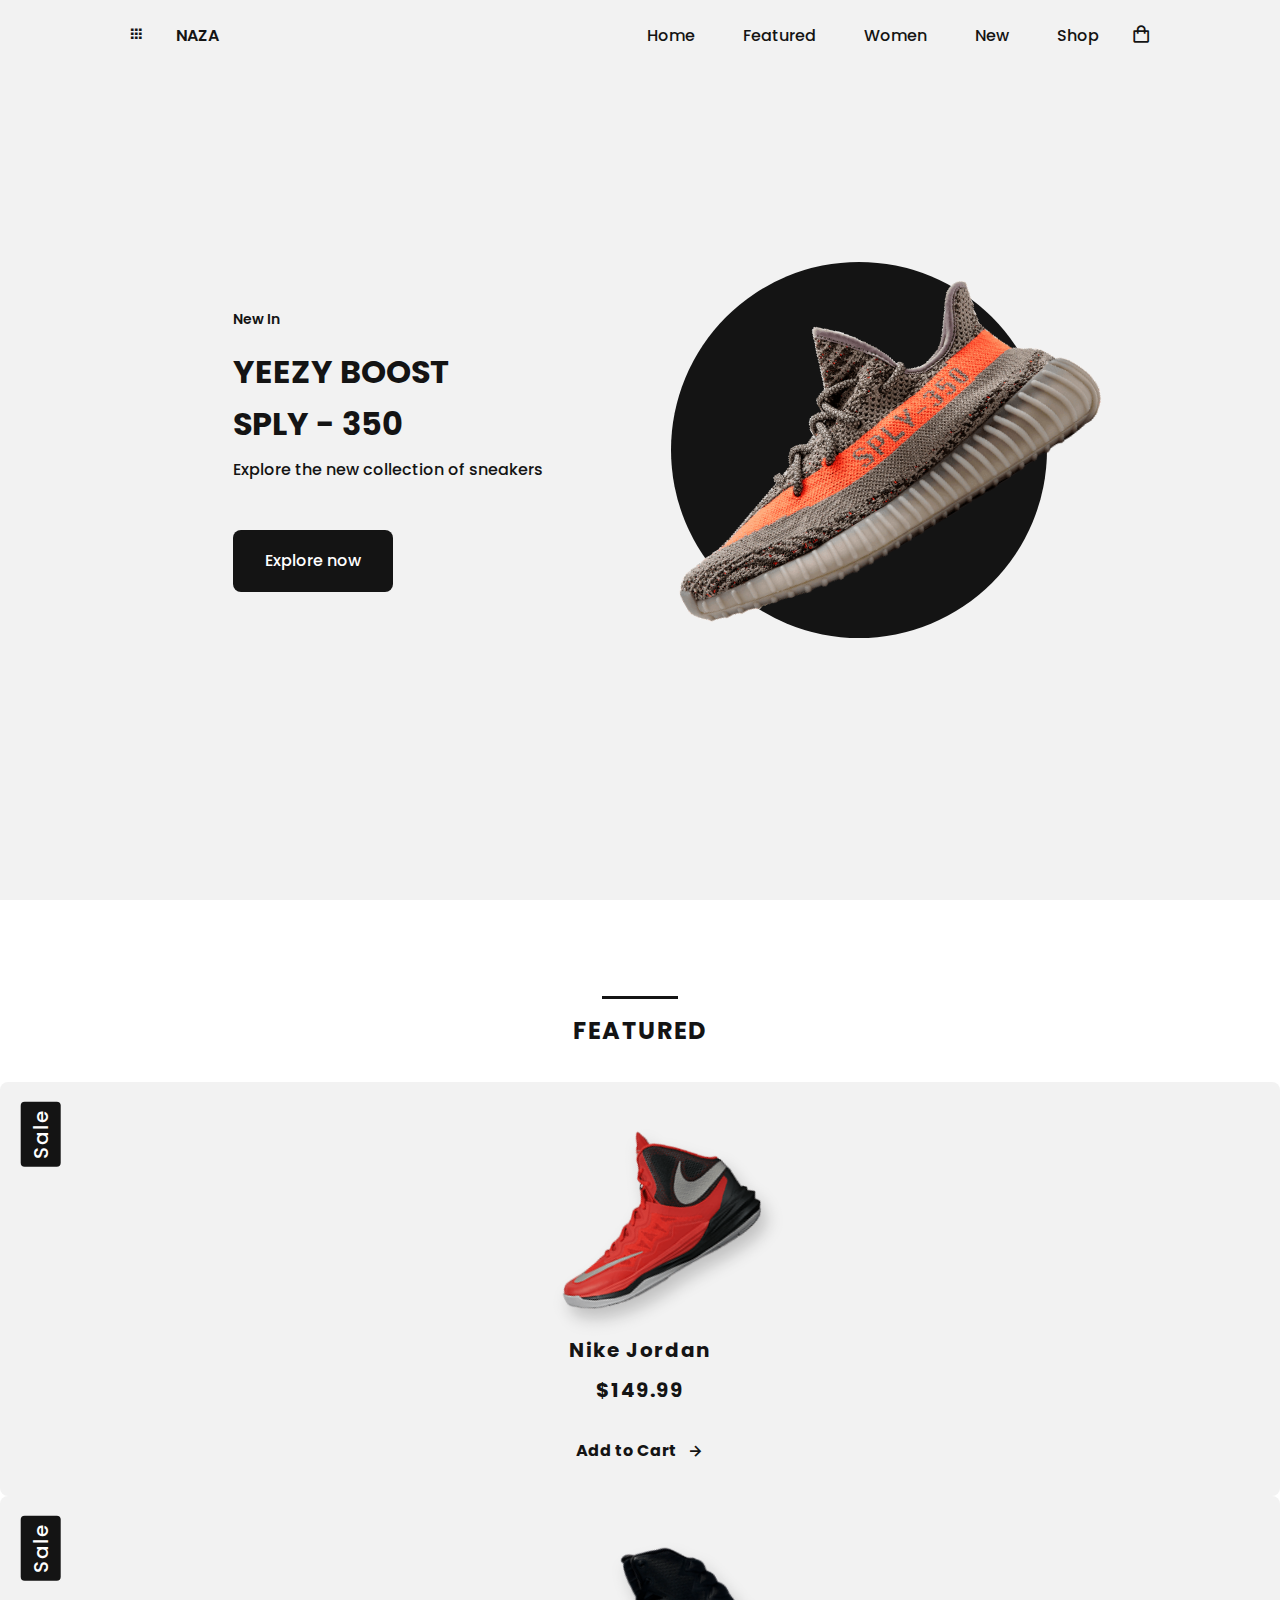
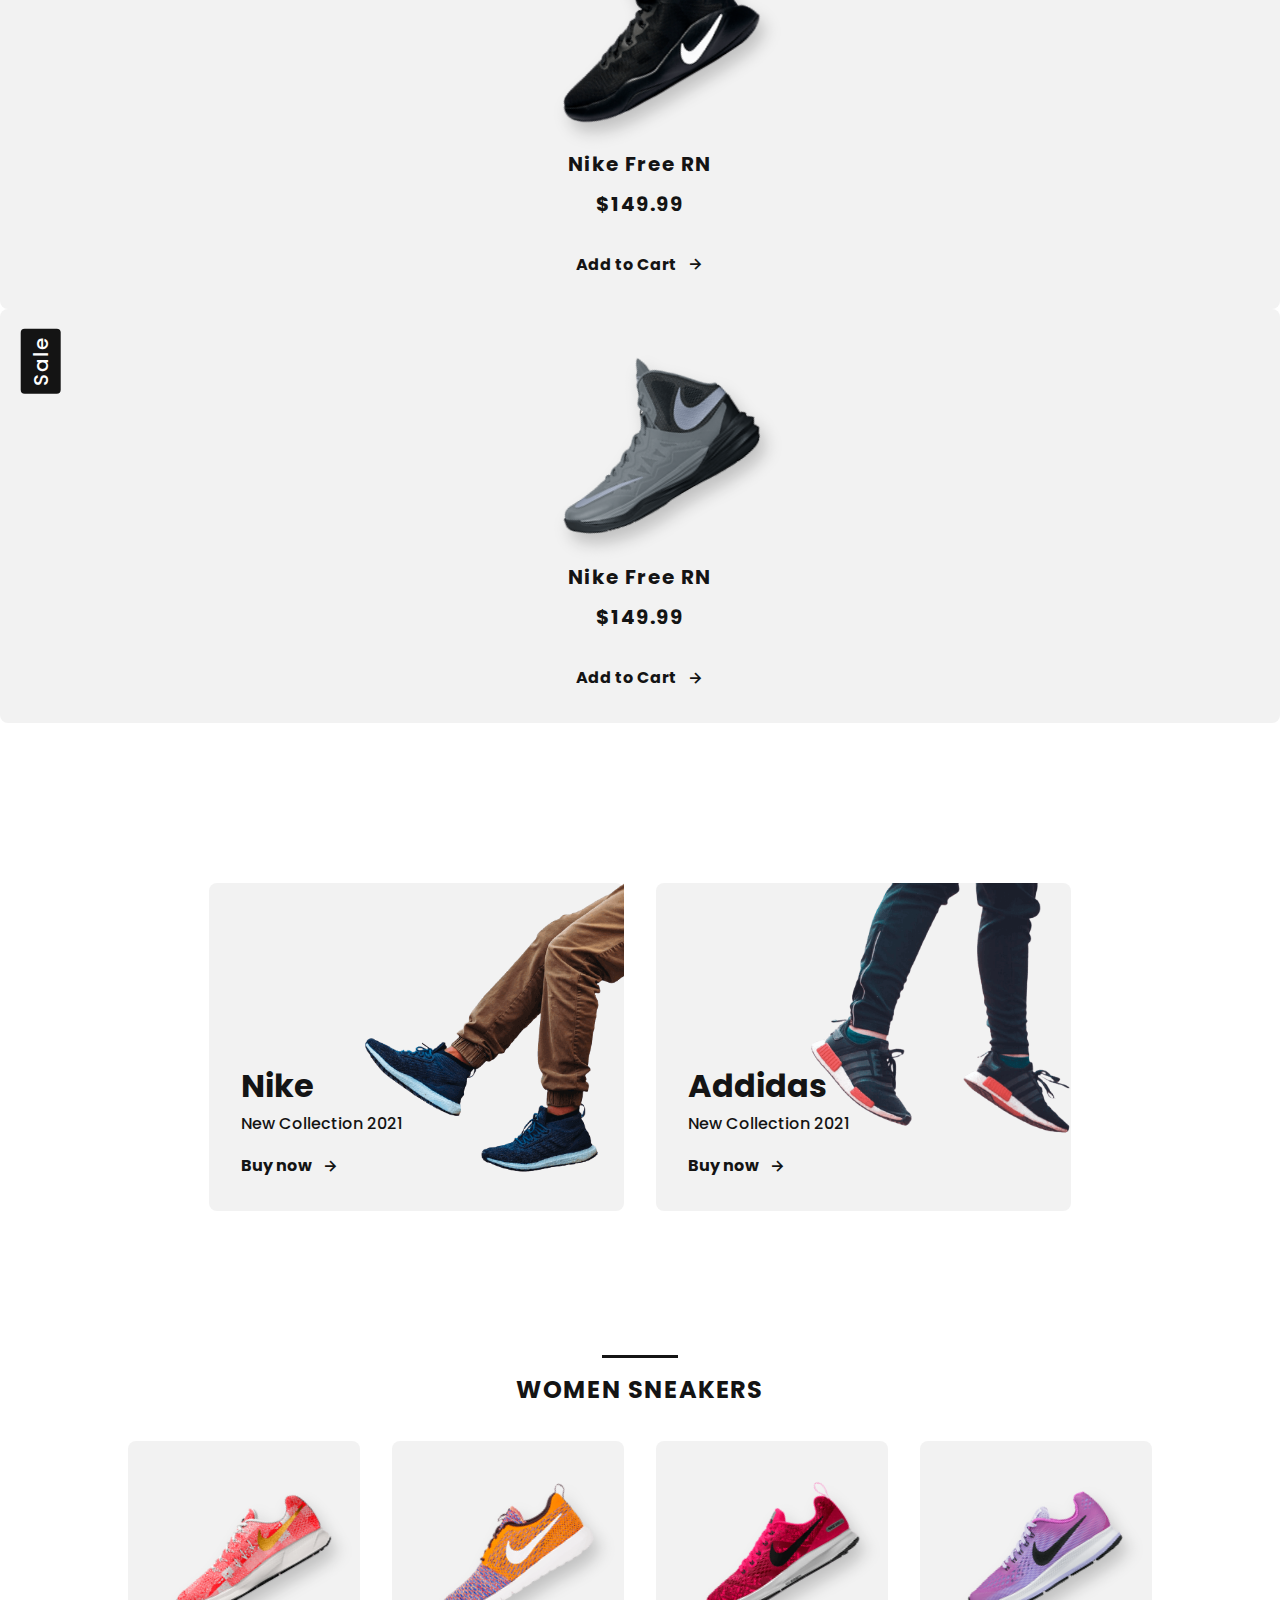
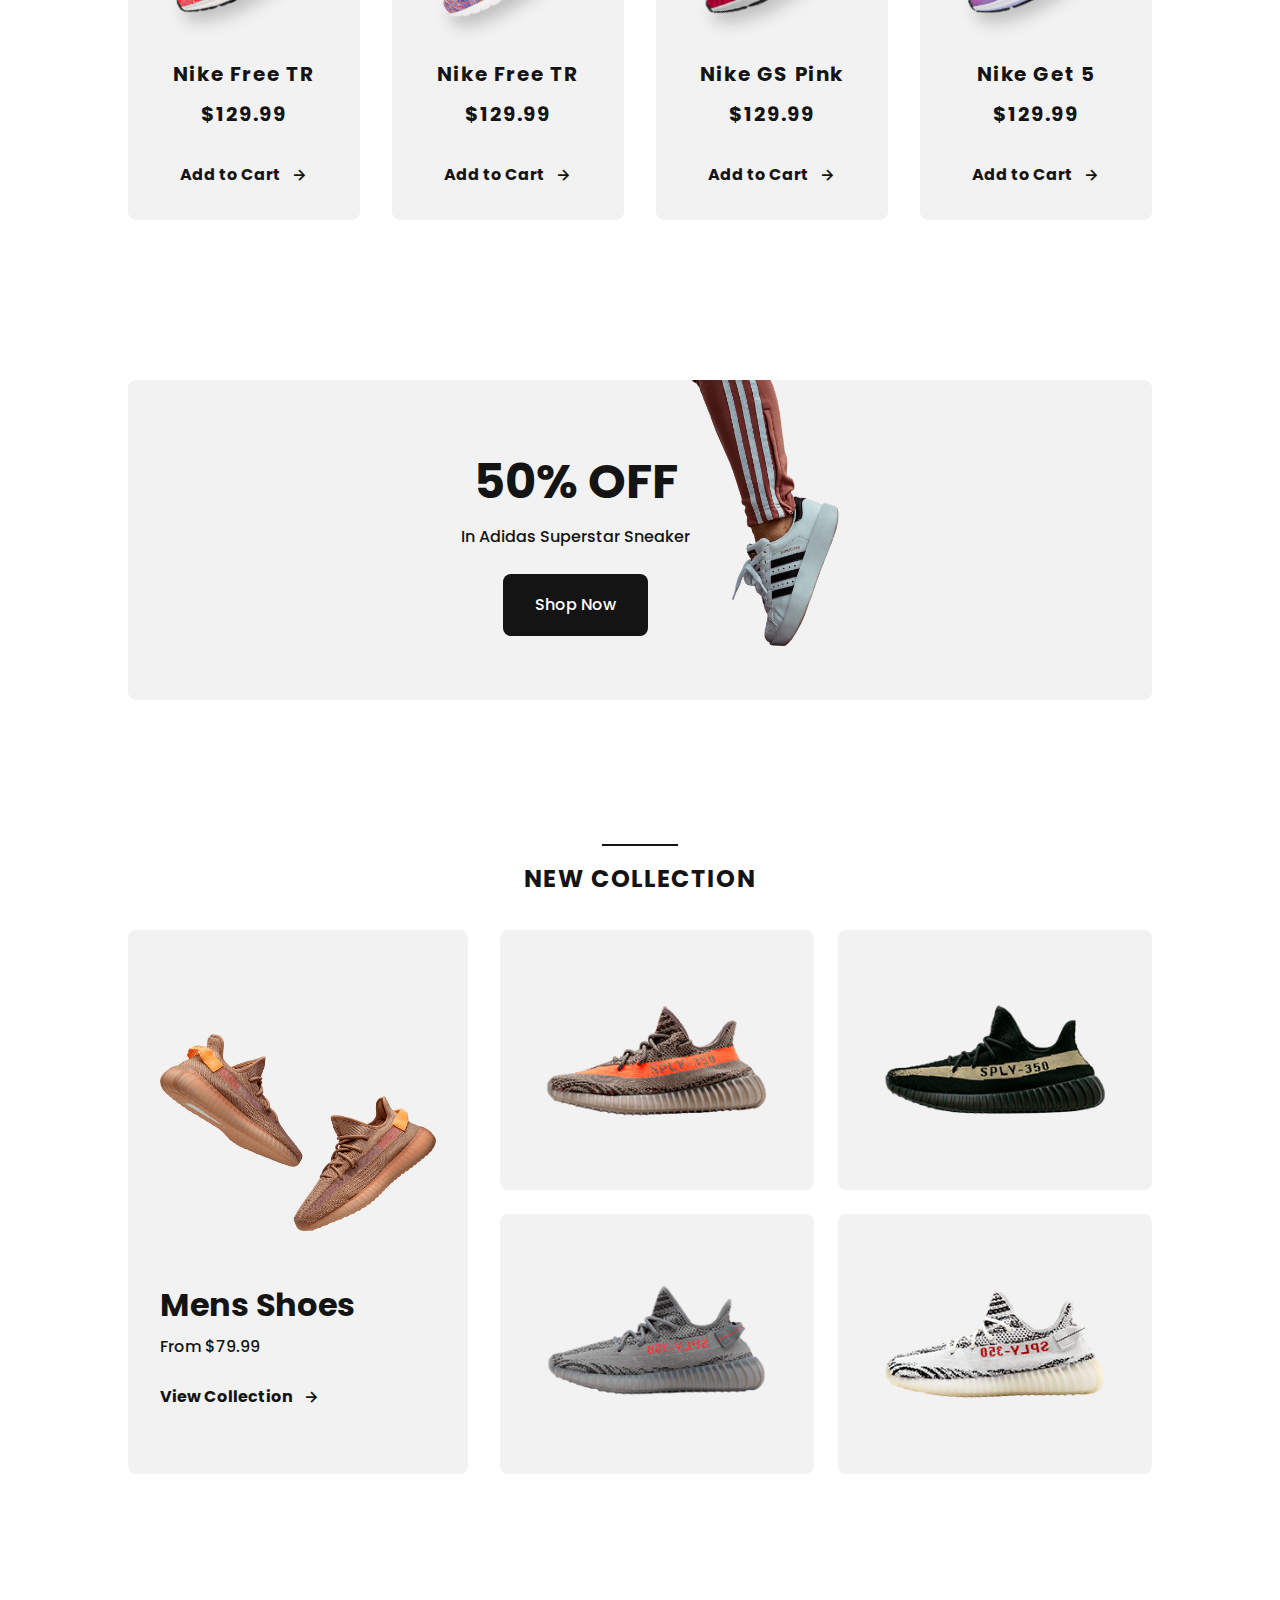
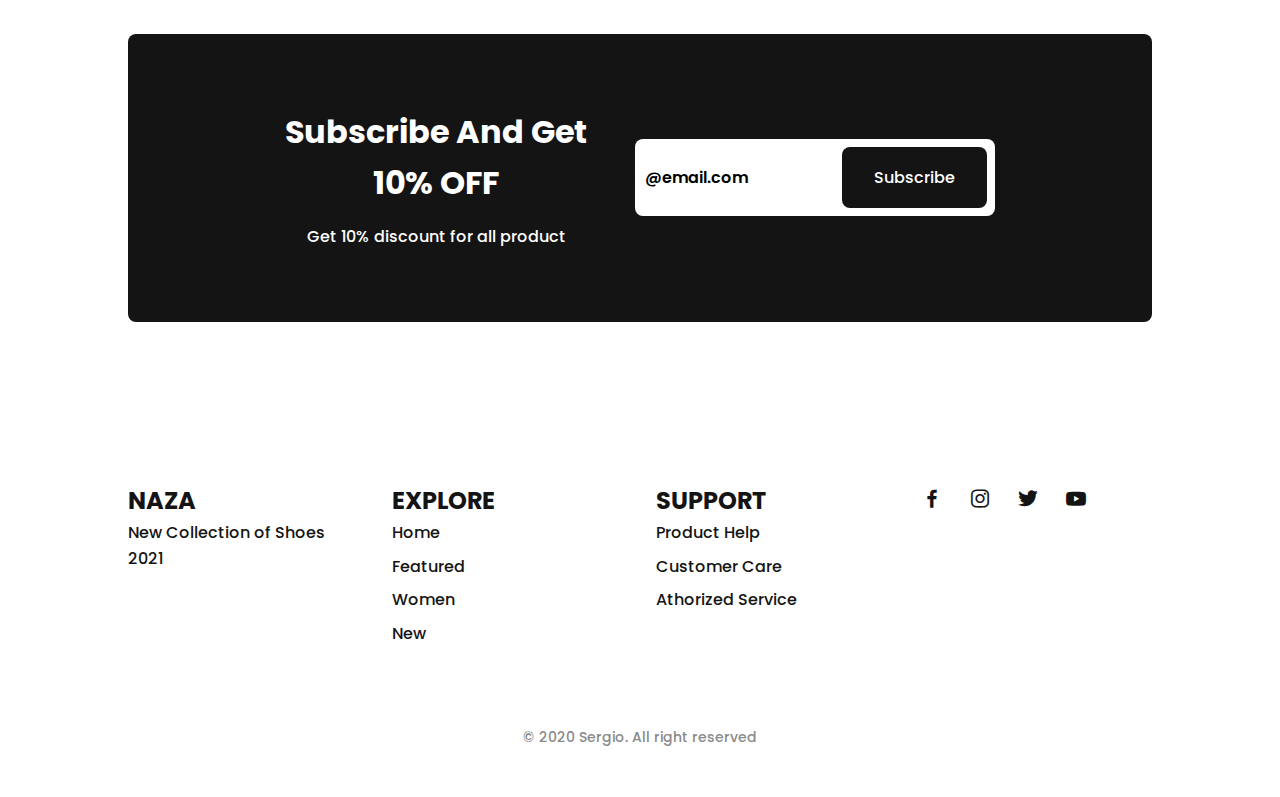
==== index.html @ 83d0ae7c "Add files via upload" ====
<!DOCTYPE html>
<html lang="en">
    <head>
        <meta charset="UTF-8">
        <meta name="viewport" content="width=device-width, initial-scale=1.0">

        <!-- ===== CSS ===== -->
        <link rel="stylesheet" href="assets/css/styles.css">

        <!-- ===== BOX ICONS ===== -->
        <link href='https://unpkg.com/boxicons@2.0.9/css/boxicons.min.css' rel='stylesheet'>

        <title>Sneakers</title>
    </head>
    <body>

        <!--===== HEADER =====-->
        <header class="l-header" id="header">
           <nav class="nav bd-grid">
               <div class="nav_toggke" id="nav-toggle">
                <i class='bx bxs-grid'></i>
               </div>

               <a href="#" class="nav_logo">NAZA</a>

               <div class="nav_menu" id="nav-menu">
                   <ul class="nav_list">
                       <li class="nav_item"><a href="#home" class="nav_link active">Home</a></li>
                       <li class="nav_item"><a href="#featured" class="nav_link">Featured</a></li>
                       <li class="nav_item"><a href="#women" class="nav_link">Women</a></li>
                       <li class="nav_item"><a href="#new" class="nav_link">New</a></li>
                       <li class="nav_item"><a href="./shop.html" class="nav_link">Shop</a></li>
                   </ul>
               </div>

               <div class="nav_shop">
                <i class='bx bx-shopping-bag' ></i>
               </div>
           </nav>
        </header>

        <main class="l-main">
            <!--===== HOME =====-->
            <section class="home" id="home">
                <div class="home_container bd-grid">
                    <div class="home_sneaker">
                        <div class="home_shape"></div>
                        <img src="assets/img/imghome.png" alt="" class="home_img">     
                    </div>

                    <div class="home_data">
                        <span class="home_new">New In</span>
                        <h1 class="home_title">YEEZY BOOST <br> SPLY - 350</h1>
                        <p class="home_description">Explore the new collection of sneakers</p>
                        <a href="#" class="button">Explore now</a>
                    </div>
                </div>
            </section>

            <!--===== FEATURED =====-->
            <section class="featured section" id="featured">
                <h2 class="section-title">FEATURED</h2>

                <div class="featured_container" id="bd-grid">
                    <article class="sneaker">
                        <div class="sneaker_sale">Sale</div>
                        <img src="assets/img/featured1.png" alt="" class="sneaker_img">
                        <span class="sneaker_name">Nike Jordan</span>
                        <span class="sneaker_preci">$149.99</span>
                        <a href="" class="button-light">Add to Cart <i class='bx bx-right-arrow-alt button-icon' ></i></a>
                    </article>

                    <article class="sneaker">
                        <div class="sneaker_sale">Sale</div>
                        <img src="assets/img/featured2.png" alt="" class="sneaker_img">
                        <span class="sneaker_name">Nike Free RN</span>
                        <span class="sneaker_preci">$149.99</span>
                        <a href="" class="button-light">Add to Cart <i class='bx bx-right-arrow-alt button-icon' ></i></a>
                    </article>

                    <article class="sneaker">
                        <div class="sneaker_sale">Sale</div>
                        <img src="assets/img/featured3.png" alt="" class="sneaker_img">
                        <span class="sneaker_name">Nike Free RN</span>
                        <span class="sneaker_preci">$149.99</span>
                        <a href="" class="button-light">Add to Cart <i class='bx bx-right-arrow-alt button-icon' ></i></a>
                    </article>
                </div>
            </section>

            <!--===== COLLECTION =====-->
            <section class="collection section">
                <div class="collection_container bd-grid">
                    <div class="collection_card">
                        <div class="collection_data">
                            <h3 class="collection_name">Nike</h3>
                            <p class="collection_description">New Collection 2021</p>
                            <a href="#" class="button-light">Buy now <i class='bx bx-right-arrow-alt button-icon' ></i></a>
                        </div>

                        <img src="assets/img/collection1.png" alt="" class="collection_img">
                    </div>   
                    
                    <div class="collection_card">
                        <div class="collection_data">
                            <h3 class="collection_name">Addidas</h3>
                            <p class="collection_description">New Collection 2021</p>
                            <a href="#" class="button-light">Buy now <i class='bx bx-right-arrow-alt button-icon' ></i></a>
                        </div>

                        <img src="assets/img/collection2.png" alt="" class="collection_img">
                    </div>    
                </div>

                
            </section>

            <!--===== WOMEN SNEAKERS =====-->
            <section class="women section" id="women">
                <h2 class="section-title">WOMEN SNEAKERS</h2>

                <div class="women_container bd-grid">
                    <article class="sneaker">
                        <img src="assets/img/women1.png" alt="" class="sneaker_img">
                        <span class="sneaker_name">Nike Free TR</span>
                        <span class="sneaker_preci">$129.99</span>
                        <a href="" class="button-light">Add to Cart <i class='bx bx-right-arrow-alt button-icon' ></i></a>
                    </article>

                    <article class="sneaker">
                        <img src="assets/img/women2.png" alt="" class="sneaker_img">
                        <span class="sneaker_name">Nike Free TR</span>
                        <span class="sneaker_preci">$129.99</span>
                        <a href="" class="button-light">Add to Cart <i class='bx bx-right-arrow-alt button-icon' ></i></a>
                    </article>

                    <article class="sneaker">
                        <img src="assets/img/women3.png" alt="" class="sneaker_img">
                        <span class="sneaker_name">Nike GS Pink</span>
                        <span class="sneaker_preci">$129.99</span>
                        <a href="" class="button-light">Add to Cart <i class='bx bx-right-arrow-alt button-icon' ></i></a>
                    </article>

                    <article class="sneaker">
                        <img src="assets/img/women4.png" alt="" class="sneaker_img">
                        <span class="sneaker_name">Nike Get 5</span>
                        <span class="sneaker_preci">$129.99</span>
                        <a href="" class="button-light">Add to Cart <i class='bx bx-right-arrow-alt button-icon' ></i></a>
                    </article>
                </div>
            </section>

            <!--===== OFFER =====-->
            <section class="offer section">
                <div class="offer_container bd-grid">
                    <div class="offer_data">
                        <h3 class="offer_title">50% OFF</h3>
                        <p class="offer_description">In Adidas Superstar Sneaker</p>
                        <a href="#" class="button">Shop Now</a>
                    </div>

                    <img src="assets/img/offert.png" alt="" class="offer_img">
                </div>
            </section>

            <!--===== NEW COLLECTION =====-->
            <section class="new section" id="new">
                <h2 class="section-title">NEW COLLECTION</h2>

                <div class="new_container bd-grid">
                    <div class="new_mens">
                        <img src="assets/img/new1.png" alt="" class="new_mens-img">
                        <h3 class="new_title">Mens Shoes</h3>
                        <span class="new_preci">From $79.99</span>
                        <a href="#" class="button-light">View Collection <i class='bx bx-right-arrow-alt button-icon' ></i></a>
                    </div>
                    <div class="new_sneaker">
                        <div class="new_sneaker-card">
                            <img src="assets/img/new2.png" alt="" class="new_sneaker-img">
                            <div class="new_sneaker-overlay">
                                <a href="#" class="button">Add to Cart</a>
                            </div>
                        </div>
                        <div class="new_sneaker-card">
                            <img src="assets/img/new3.png" alt="" class="new_sneaker-img">
                            <div class="new_sneaker-overlay">
                                <a href="#" class="button">Add to Cart</a>
                            </div>
                        </div>
    
                        <div class="new_sneaker-card">
                            <img src="assets/img/new4.png" alt="" class="new_sneaker-img">
                            <div class="new_sneaker-overlay">
                                <a href="#" class="button">Add to Cart</a>
                            </div>
                        </div>
    
                        <div class="new_sneaker-card">
                            <img src="assets/img/new5.png" alt="" class="new_sneaker-img">
                            <div class="new_sneaker-overlay">
                                <a href="#" class="button">Add to Cart</a>
                            </div>
                        </div>
                    </div>  
                </div>
            </section>

            <!--===== NEWSLETTER =====-->
            <section class="newsletter section">
                <div class="newsletter_container bd-grid">
                    <div>
                        <h3 class="newsletter_title">Subscribe And Get <br> 10% OFF</h3>
                        <p class="newsletter_description">Get 10% discount for all product</p>
                    </div>

                   <form action="" class="newsletter_subscribe">
                       <input type="text" placeholder="@email.com" class="newsletter_input">
                       <a href="#" class="button">Subscribe</a>
                   </form>  
                </div>
            </section>
        </main>

        <!--===== FOOTER =====-->
        <footer class="footer section">
            <div class="footer_container bd-grid">
               <div class="footer_box">
                   <h3 class="footer_title">NAZA</h3>
                   <p class="footer_description">New Collection of Shoes 2021</p>
               </div> 

               <div class="footer_box">
                   <h3 class="footer_title">EXPLORE</h3>
                   <ul>
                       <li><a href="#home" class="footer_link">Home</a></li>
                       <li><a href="#featured" class="footer_link">Featured</a></li>
                       <li><a href="#women" class="footer_link">Women</a></li>
                       <li><a href="#new" class="footer_link"></a>New</li>
                   </ul>
               </div>

                <div class="footer_box">
                    <h3 class="footer_title">SUPPORT</h3>
                    <ul>
                        <li><a href="#" class="footer_link">Product Help</a></li>
                        <li><a href="#" class="footer_link">Customer Care</a></li>
                        <li><a href="#" class="footer_link">Athorized Service</a></li>
                    </ul>
                </div>

                <div class="footer_box">
                    <a href="#" class="footer_social"><i class='bx bxl-facebook' ></i></a>
                    <a href="#" class="footer_social"><i class='bx bxl-instagram' ></i></a>
                    <a href="#" class="footer_social"><i class='bx bxl-twitter' ></i></a>
                    <a href="#" class="footer_social"><i class='bx bxl-youtube' ></i></a>
                </div>
            </div>

            <p class="footer_copy">&#169; 2020 Sergio. All right reserved</p>
        </footer>

        <!--===== MAIN JS =====-->
        <script src="assets/js/main.js"></script>
        
    </body>
</html>
---- assets/css/styles.css ----
/*===== GOOGLE FONTS =====*/
@import url("https://fonts.googleapis.com/css2?family=Poppins:wght@400;500;600;700&display=swap");
/*===== VARIABLES CSS =====*/
:root{
  --header-height: 3rem;

  /*===== Font weight =====*/
  --font-medium: 500;
  --font-semi-bold: 600;
  --font-bold: 700;

  /*===== Colores =====*/
  --dark-color:#141414;
  --dark-color-light:#8A8A8A;
  --dark-color-lighteen:#F2F2F2;
  --white-color:#FFF;

  /*===== Font and typography =====*/
  --body-font: 'Poppins', sans-serif;
  --big-font-size:1.25rem;
  --bigger-font-size: 1.5rem;
  --biggest-font-size: 2rem;
  --h2-font-size: 1.25rem;
  --normal-font-size: .938rem;
  --smaller-font-size: .813rem;

  /*===== Margenes =====*/
  --mb-1: .5rem;
  --mb-2: 1rem;
  --mb-3: 1.5rem;
  --mb-4: 2rem;
  --mb-5: 2.5rem;
  --mb-6: 3rem;

  /*===== z index =====*/
  --z-fixed:100;
  
  /*===== Rotate img =====*/
  --rotate-img: rotate(-30deg);
}  

@media screen and (min-width: 768px){
  :root{
    --big-font-size:1.5rem;
    --bigger-font-size: 2rem;
    --biggest-font-size: 3rem;
    --normal-font-size: 1rem;
    --smaller-font-size: .875rem;
  }
}

/*===== BASE =====*/
*,::before,::after{
  box-sizing: border-box;
}

html{
  scroll-behavior: smooth;
}

body{
  margin: var(--header-height)0 0 0;
  font-family: var(--body-font);
  font-size: var(--normal-font-size);
  font-weight: var(--font-medium);
  color: var(--dark-color);
  line-height: 1.6;
}

h1,h2,h3,p,ul{
  margin: 0;
}

ul{
  padding: 0;
  list-style: none;
}

a{
  text-decoration: none;
  color: var(--dark-color);
}

img{
  max-width: 100%;
  height: auto;
  display: block;
}
/*===== CLASS CSS ===== */
.section{
  padding: 5rem 0 2rem;
}

.section-title{
  position: relative;
  font-size: var(--big-font-size);
  margin-bottom: var(--mb-4);
  text-align: center;
  letter-spacing: .1rem;
}

.section-title::after{
  content: '';
  position: absolute;
  width: 56px;
  height: .18rem;
  top: -1rem;
  left: 0;
  right: 0;
  margin: auto;
  background-color: var(--dark-color);
}
/*===== LAYOUT =====*/
.bd-grid{
  max-width: 1024px;
  display: grid;
  grid-template-columns: 100%;
  column-gap: 2rem;
  width: calc(100% - 2rem);
  margin-left: var(--mb-2);
  margin-right: var(--mb-2);
}


.l-header{
  width: 100%;
  position: fixed;
  top: 0;
  left: 0;
  z-index: var(--z-fixed);
  background-color: var(--dark-color-lighteen);
}
/*===== NAV =====*/
.nav{
  height: var(--header-height);
  display: flex;
  justify-content: space-between;
  align-items: center;
}

@media screen and (max-width: 768px) {
  .nav_menu{
    position: fixed;
    top: var(--header-height);
    left: -100%;
    width: 70%;
    height: 100vh;
    padding: 2rem;
    background-color: var(--white-color);
    transition: .5s;
  }
}

.nav_item{
  margin-bottom: var(--mb-4);
}

.nav_logo{
  font-weight: var(--font-semi-bold);
}

.nav_toggle, .nav_shop{
  font-size: 1.3rem;
  cursor: pointer;
}

/*Show menu*/
.show{
  left: 0;
}

/*Active link*/
.active{
  position: relative;
}

.active::before{
  content: '';
  position: absolute;
  bottom: -.5rem;
  left: 45%;
  width: 4px;
  height: 4px;
  background-color: dark var(--dark-color);
  border-radius: 50%;
}

/*Change color header*/
.scroll-header{
  background-color: var(--white-color);
  box-shadow: 0 2px 4px rgba(0, 0, 0, .1);
}

/*===== HOME =====*/
.home{
  background-color: var(--dark-color-lighteen);
  overflow: hidden;
}

.home_container{
  height: calc(100vh - var(--header-height));
}

.home_sneaker{
  position: relative;
  display: flex;
  justify-content: center;
  align-self: center;
}

.home_shape{
  width: 220px;
  height: 220px;
  background-color: var(--dark-color);
  border-radius: 50%;
}

.home_img{
  position: absolute;
  top: 1.5rem;
  max-width: initial;
  width: 275px;
  transform: var(--rotate-img);
}

.home_new{
  display: block;
  font-size: var(--smaller-font-size);
  font-weight: var(--font-semi-bold);
  margin-bottom: var(--mb-2);
}

.home_title{
  font-size: var(--bigger-font-size);
  margin-bottom: var(--mb-1);
}

.home_description{
  margin-bottom: var(--mb-6);
}

/*BUTTONS*/
.button{
  display: inline-block;
  background-color: var(--dark-color);
  color:var(--white-color);
  padding: 1.125rem 2rem;
  font-weight: var(--font-medium);
  border-radius: .5rem;
  transition: .3s;
}

.button:hover{
  transform: translateY(-.25rem);
}

.button-light{
  display: inline-flex;
  color: var(--dark-color);
  font-weight: var(--font-bold);
  align-items: center;
}

.button-icon{
  font-size: 1.25rem;
  margin-left: var(--mb-1);
  transition: .3s;
}

.button-light:hover .button-icon{
  transform: translateX(.25rem);
}

/*===== FEATURED =====*/
.featured_container{
  row-gap: 2rem;
  grid-template-columns: repeat(auto-fit, minmax(220px, 1fr));
}

.sneaker{
  position: relative;
  display: flex;
  flex-direction: column;
  align-items: center;
  padding: 2rem;
  background-color: var(--dark-color-lighteen);
  border-radius: .5rem;
  transition: .3s;
}

.sneaker_sale{
  position: absolute;
  left: .5rem;
  background-color: var(--dark-color);
  color: var(--white-color);
  padding: .25rem .5rem;
  border-radius: .25rem;
  font-size: var(--h2-font-size);
  transform: rotate(-90deg);
  letter-spacing: .1rem;
}

.sneaker_img{
  width: 220px;
  margin-top: var(--mb-3);
  margin-bottom: var(--mb-6);
  transform: var(--rotate-img);
  filter: drop-shadow(0 12px 8px rgba(0, 0, 0, .2));
}

.sneaker_name, .sneaker_preci{
  font-size: var(--h2-font-size);
  letter-spacing: .1rem;
  font-weight: var(--font-bold);
}

.sneaker_name{
  margin-bottom: var(--mb-1);
}

.sneaker_preci{
  margin-bottom: var(--mb-4);
}

.sneaker:hover{
  transform: translateY(-.5rem);
}

.sneaker_pages{
  margin-top: var(--mb-6)
}

.sneaker_pag{
  padding: .5rem 1rem;
  border: 1px solid var(--dark-color);
}

.sneaker_pag:hover{
  background-color: var(--dark-color);
  color: var(--white-color);
}


/*===== COLLECTION =====*/
.collection_container{
  row-gap: 2rem;
  justify-content: center;
}

.collection_card{
  position: relative;
  display: flex;
  height: 328px;
  background-color: var(--dark-color-lighteen);
  padding: 2rem;
  border-radius: .5rem;
  transition: .3s;
}
.collection_data{
  align-self: flex-end;
}
.collection_img{
  position: absolute;
  top: 0;
  right: 0;
  width: 230px;
}

.collection_name{
  font-size: var(--bigger-font-size);
  margin-bottom:var(.25rem);
}

.collection_description{
  margin-bottom: var(--mb-2);
}

.collection_card:hover{
  transform: translateY(-.5rem);
}
/*===== WOMEN SNEAKERS =====*/
.women_container{
  row-gap: 2rem;
  grid-template-columns: repeat(auto-fit, minmax(220px, 1fr));
}

/*===== OFFER =====*/
.offer_container{
  grid-template-columns: 55% 45%;
  column-gap: 0;
  background-color: var(--dark-color-lighteen);
  border-radius: .5rem;
  justify-content: center;
}

.offer_data{
  padding: 4rem 0 4rem 1.5rem;
}

.offer_title{
  font-size: var(--biggest-font-size);
  margin-bottom: .25rem;
}

.offer_description{
  margin-bottom: var(--mb-3);
}

.offer_img{
  width: 153px;
}
/*===== NEW COLLECTION  =====*/
.new_container{
  row-gap: 2rem;
}

.new_mens{
  display: flex;
  flex-direction: column;
  justify-content: center;
  background-color: var(--dark-color-lighteen);
  border-radius: .5rem;
  padding: 2rem;
}

.new_mens-img{
  width: 276px;
  margin-bottom: var(--mb-3);
}

.new_title{
  font-size: var(--bigger-font-size);
  margin-bottom: .25rem;
}

.new_preci{
  display: block;
  margin-bottom: var(--mb-3);
}

.new_sneaker{
  display: grid;
  gap: 1.5rem;
  grid-template-columns: repeat(auto-fit, minmax(220px, 1fr));
}

.new_sneaker-card{
  position: relative;
  padding: 3.5rem 1.5rem;
  background-color: var(--dark-color-lighteen);
  border-radius: .5rem;
  overflow: hidden;
  display: flex;
  justify-content: center;
}

.new_sneaker-img{
  width: 220px;
}

.new_sneaker-overlay{
  position: absolute;
  left: 0;
  bottom: -100%;
  width: 100%;
  height: 100%;
  display: flex;
  justify-content: center;
  align-items: center;
  background-color: rgba(138, 138, 138, .3);
  transition: .3s;
}

.new_sneaker-card:hover .new_sneaker-overlay{
  bottom: 0;
}
/*===== NEWSLETTER =====*/
.newsletter_container{
  background-color: var(--dark-color);
  color: var(--white-color);
  padding: 2rem .5rem;
  border-radius: .5rem;
  text-align: center;
}

.newsletter_title{
  font-size: var(--bigger-font-size);
  margin-bottom: var(--mb-2);
}

.newsletter_description{
  margin-bottom: var(--mb-5);
}

.newsletter_subscribe{
  display: flex;
  column-gap: .5rem;
  background-color: var(--white-color);
  padding: .5rem;
  border-radius: .5rem;
}

.newsletter_input{
  outline: none;
  border: none;
  width: 90%;
  font-size: var(--normal-font-size);
}

.newsletter_input::placeholder{
  color: dark var(--dark-color);
  font-family: var(--body-font);
  font-size: var(--normal-font-size);
  font-weight: var(--font-semi-bold);
}


/*===== FOOTER =====*/
.footer_container{
  grid-template-columns: repeat(auto-fit, minmax(220px, 1fr));
}

.footer_box{
  margin-bottom: var(--mb-4);
}

.footer_title{
  font-size:var(--big-font-size)
}

.footer_link{
  display: block;
  width: max-content;
  margin-bottom: var(--mb-1);
}

.footer_social{
  font-size: 1.5rem;
  margin-right: 1.25rem;
}

.footer_copy{
  padding-top: 3rem;
  font-size: var(--smaller-font-size);
  color: var(--dark-color-light);
  text-align: center;
}

/* ===== MEDIA QUERIES=====*/
@media screen and (min-width: 576px) {
  .collection_container{
    grid-template-columns: 415px;
  }
  .collection_img{
    width: 260px;
  }

  .offer_container{
    grid-template-columns: max-content max-content;
  }

  .offer_data{
    text-align: center;
  }

  .new_mens{
    align-items: center;
  }
}


@media screen and (min-width: 768px) {
  body{
    margin: 0;
  }

  .section{
    padding: 7rem 0 3rem;
  }

  .section-title::after{
    width: 76px;
  }

  .nav{
    height: calc(var(--header-height) + 1.5rem);
  }
  .nav_menu{
    margin-left: auto;
  }
  .nav_list{
    display: flex;
  }
  .nav_item{
    margin-left: var(--mb-6);
    margin-bottom: 0;
  }
  .nav_toggle{
    display: none;
  }

  .home_container{
    height: 100vh;
    grid-template-columns: max-content max-content;
    justify-content: center;
    align-items: center;
  }

  .home_sneaker{
    order: 1;
  }

  .home_shape{
    width: 376px;
    height: 376px;
  }

  .home_img{
    width: 470px;
    top: 3.5rem;
    right: 0;
    left: -3rem;

  }

  .newsletter_container{
    grid-template-columns: max-content max-content;
    justify-content: center;
    align-items: center;
    padding: 4.5rem 2rem;
    column-gap: 3rem;
  }

  .newsletter_description{
    margin-bottom: 0;
  }

  .newsletter_subscribe{
    width: 360px;
    height: max-content;
  }
}

@media screen and (min-width: 1024px) {
  .bd-grid{
    margin-left: auto;
    margin-right: auto;
  }

  .home_container{
    column-gap: 8rem;
  }

  .collection_container{
    grid-template-columns: repeat(2, 415px);
  }

  .new_container{
    grid-template-columns: max-content 1fr;
  }
  .new_mens{
    align-items: initial;
    justify-content: flex-end;
    padding: 4rem 2rem;
  }

  .new_mens-img{
    margin-bottom: var(--mb-6);
  }
}
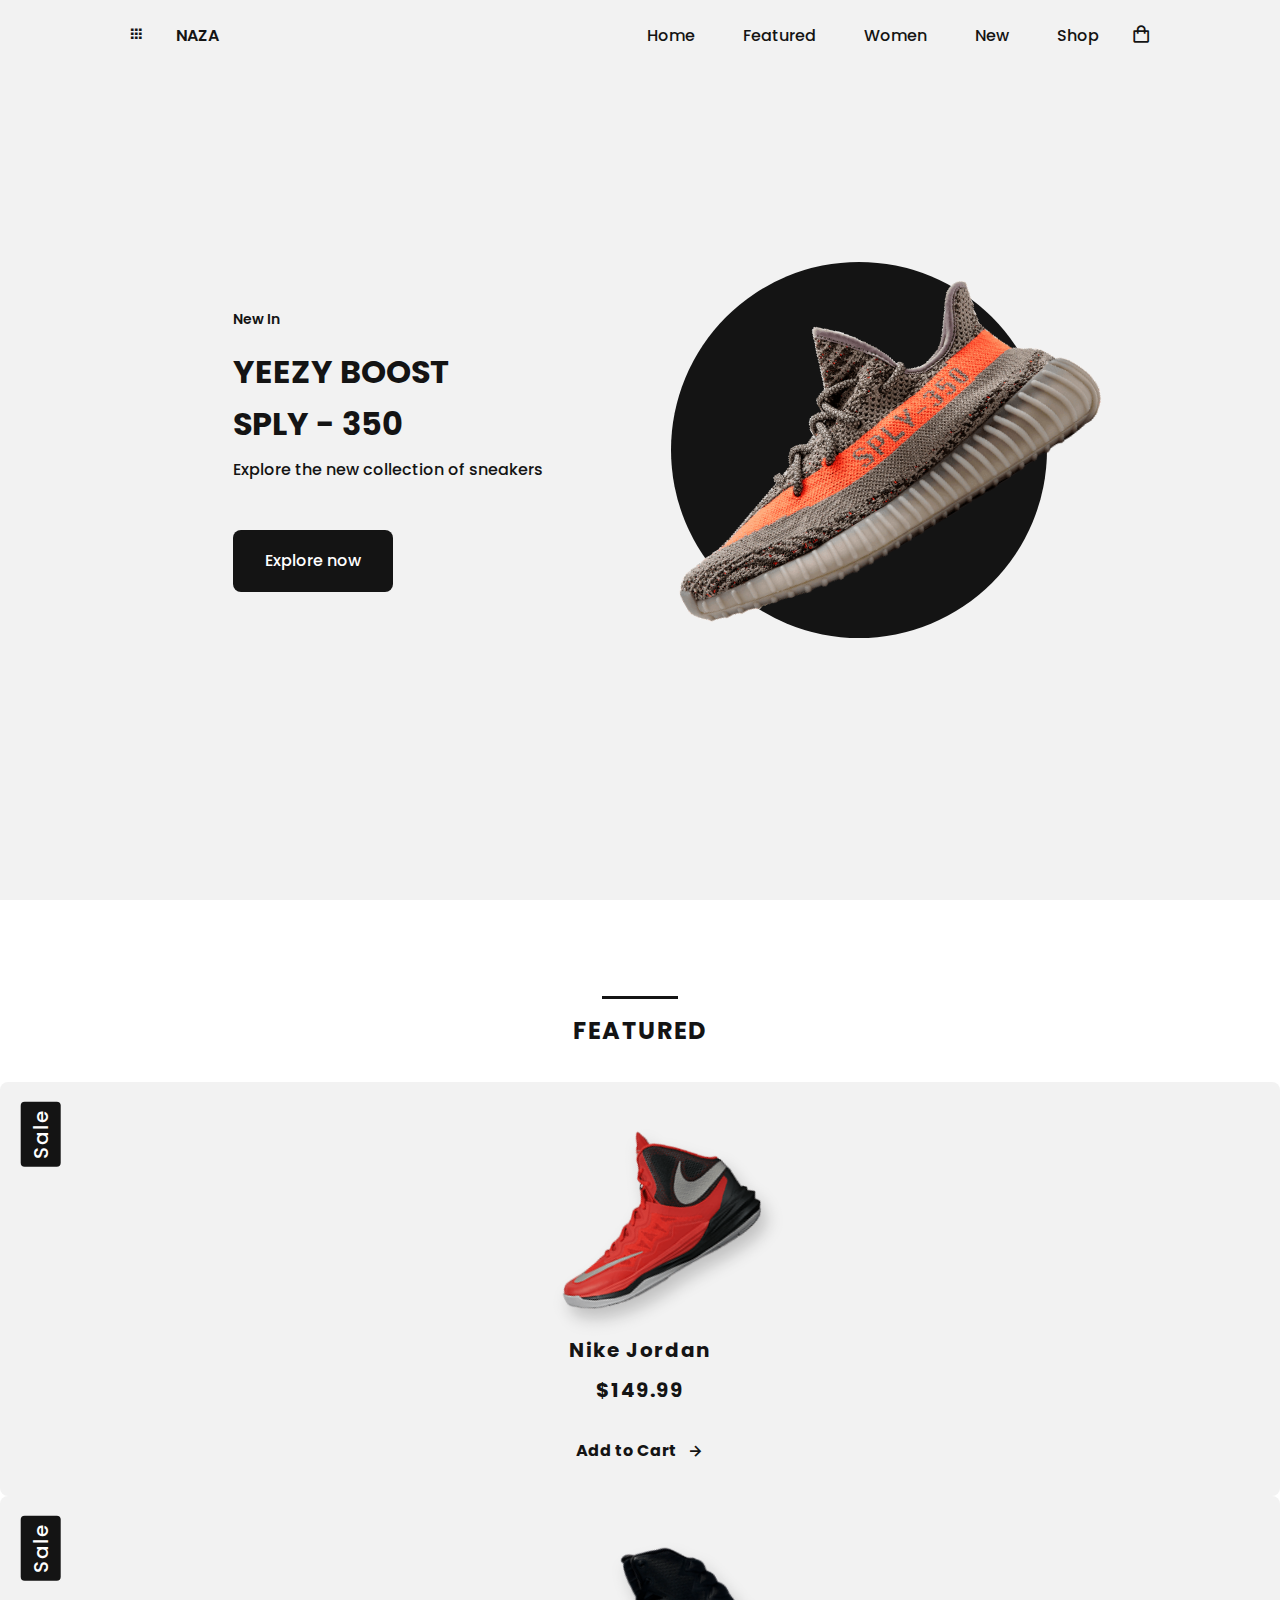
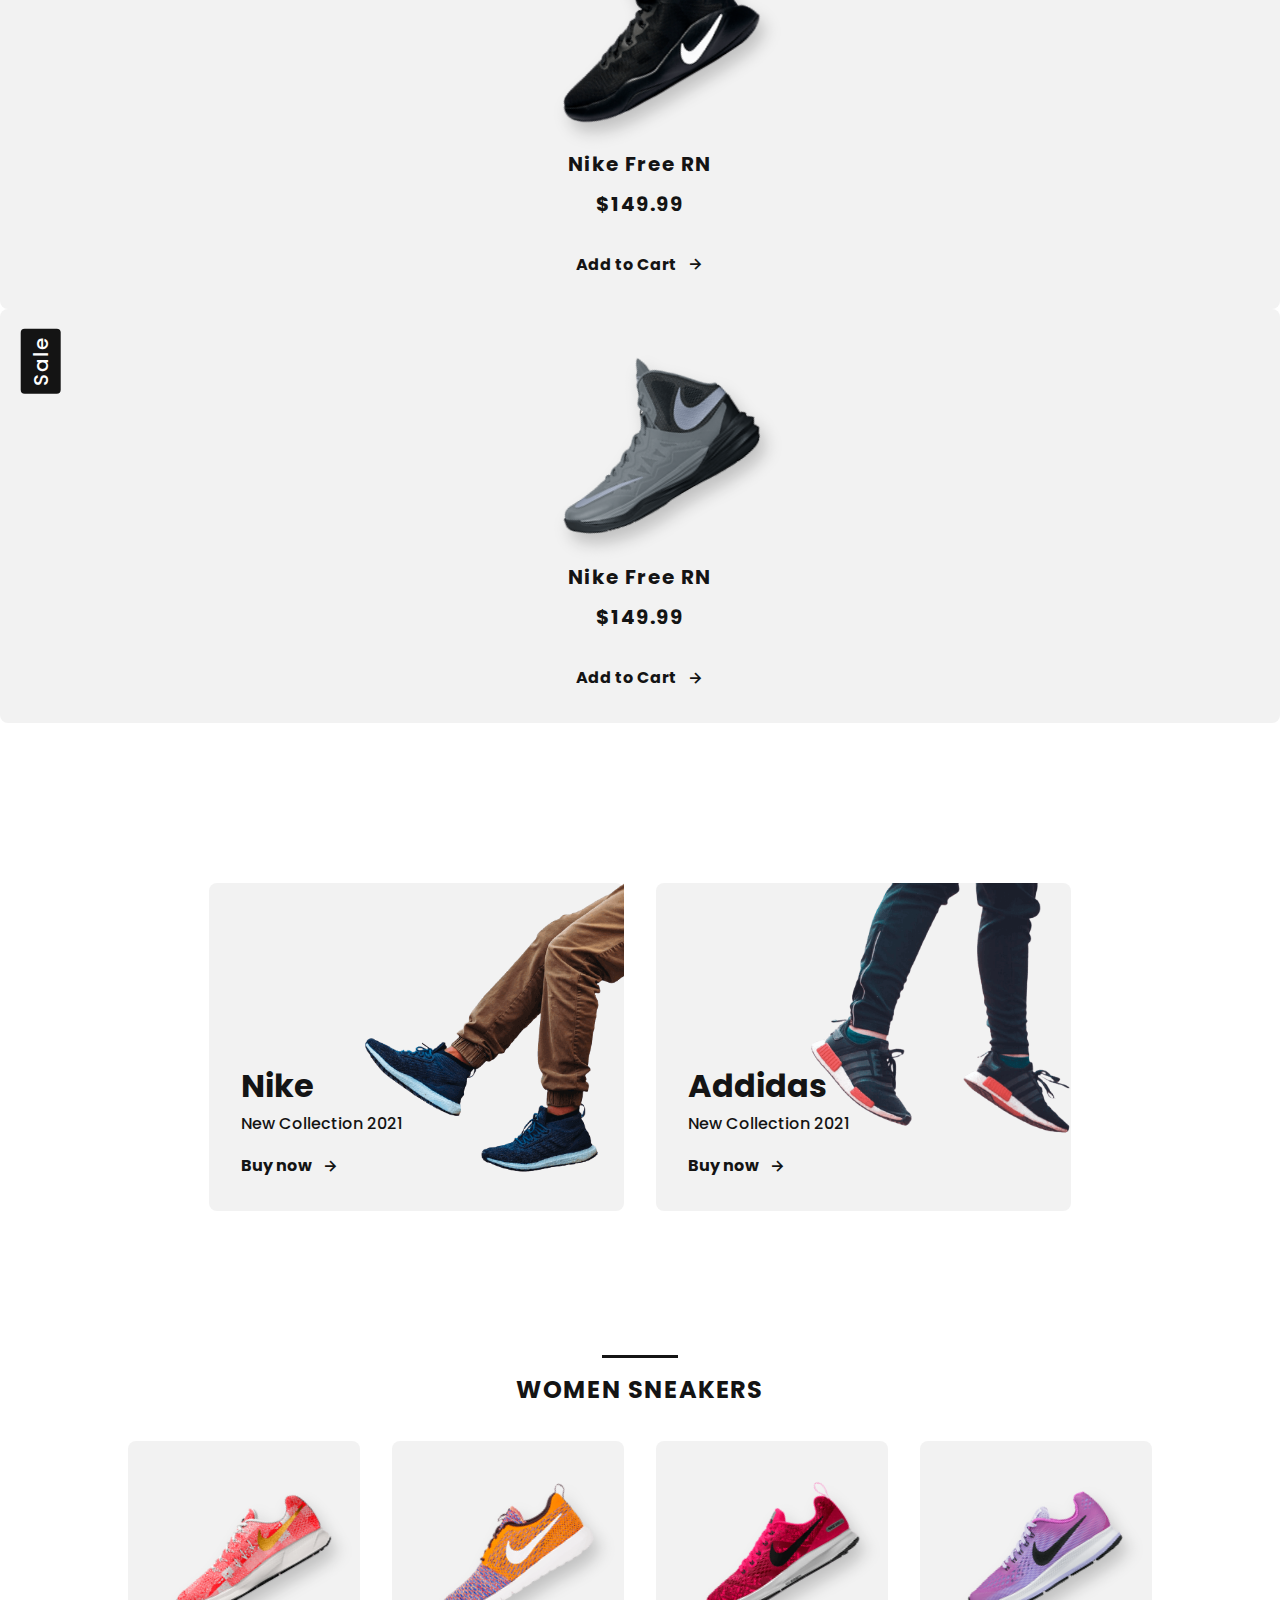
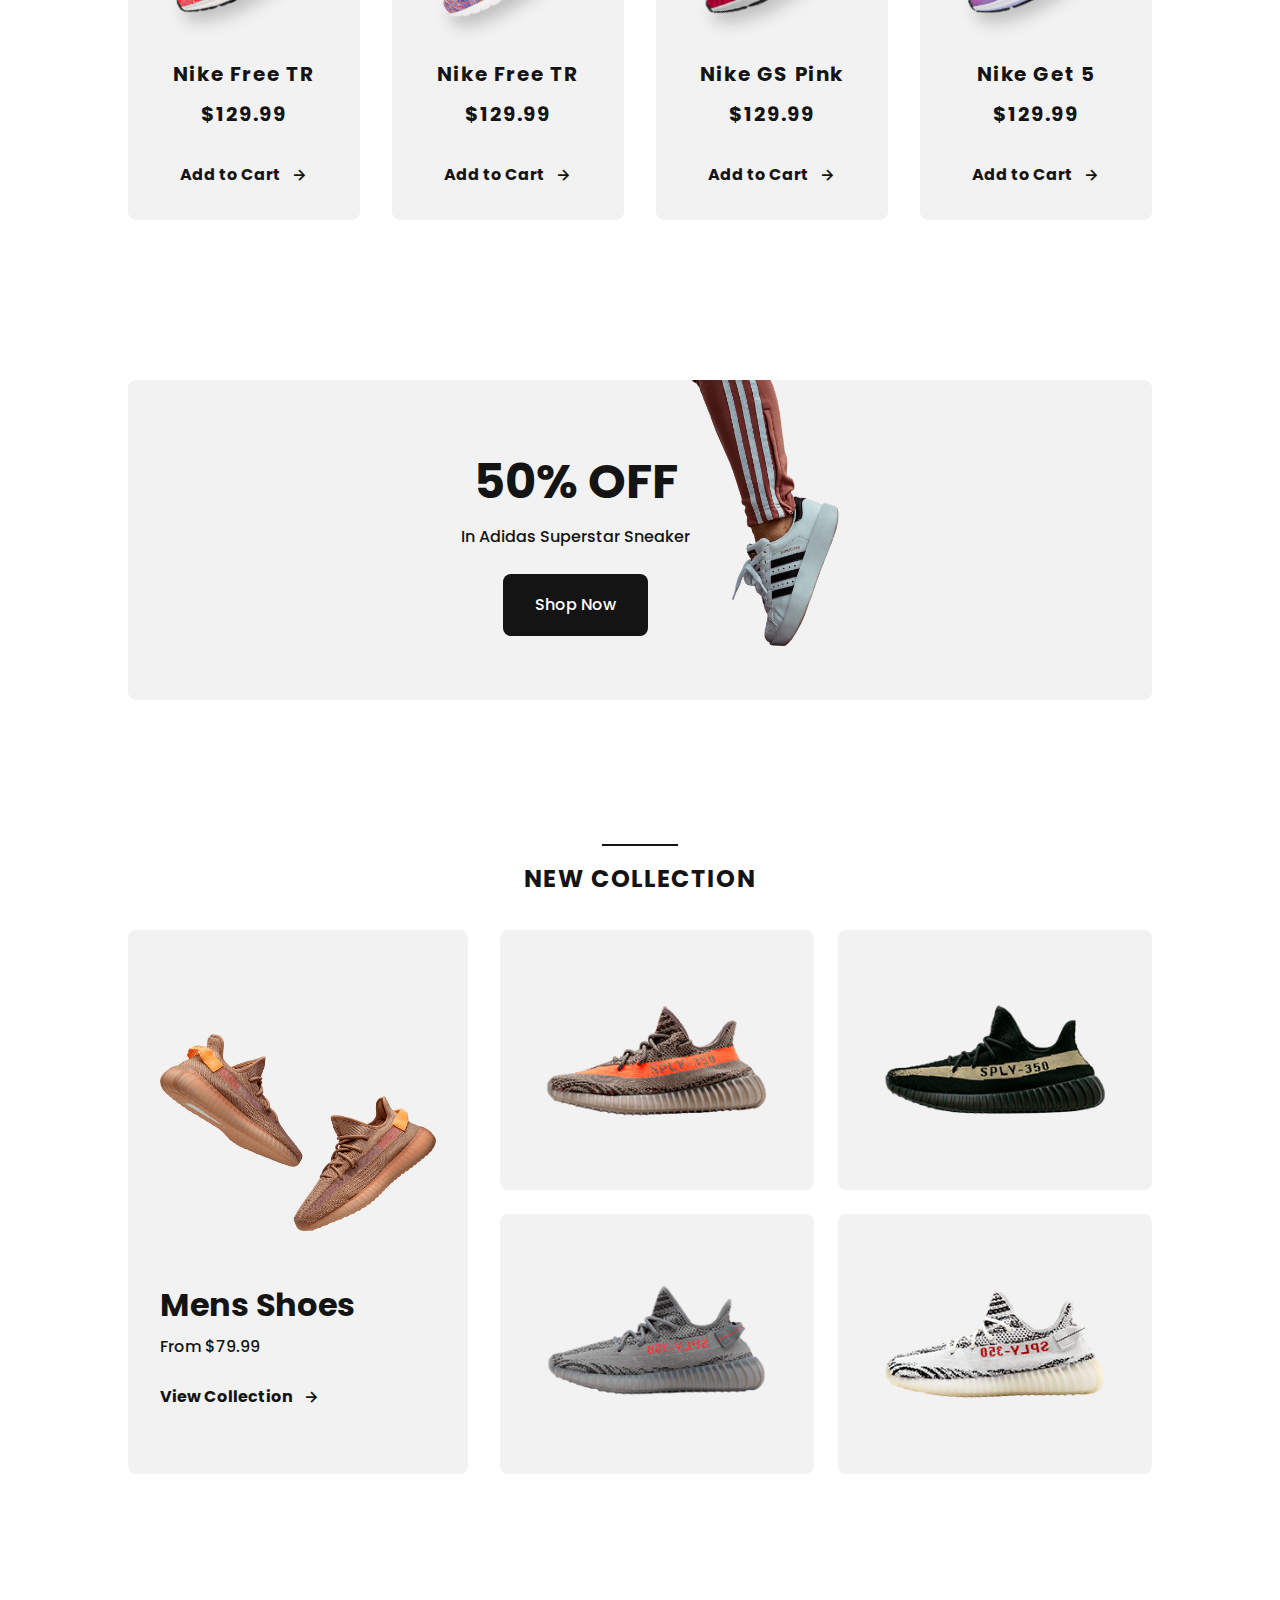
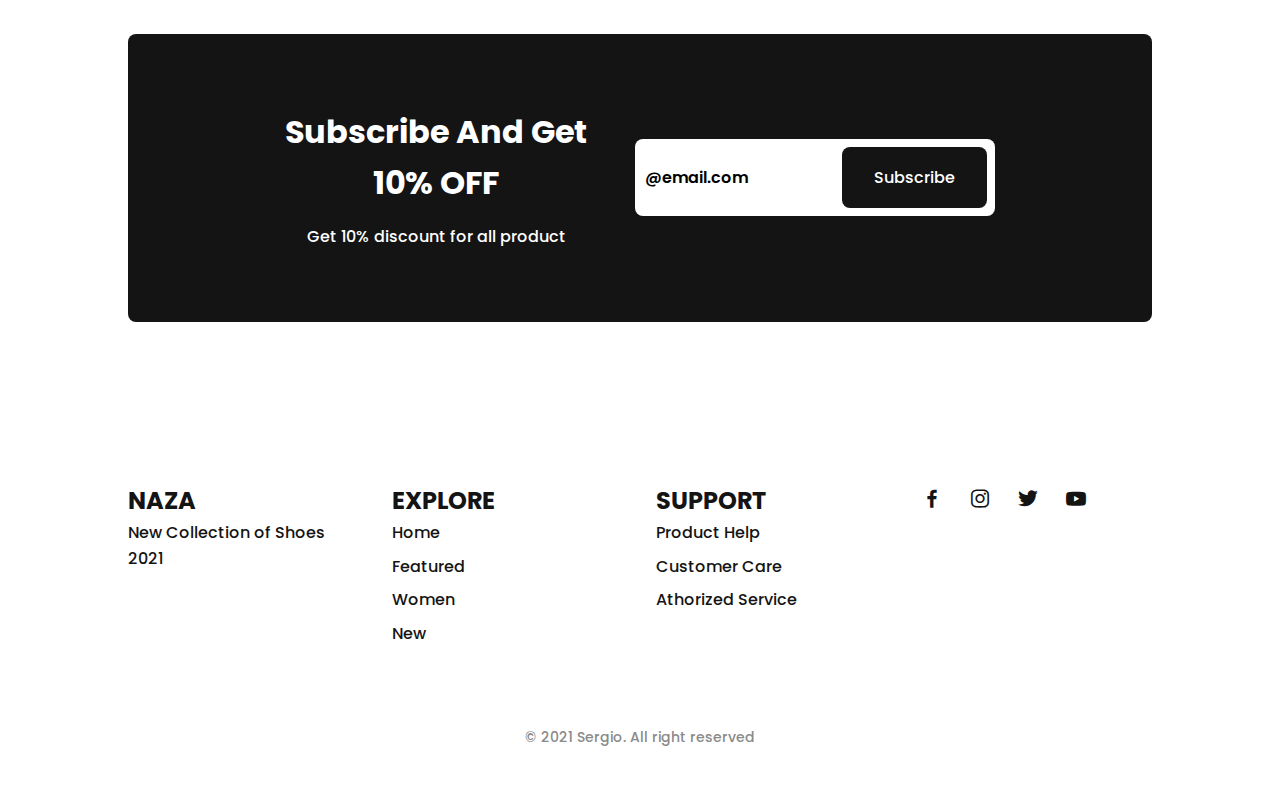
==== commit 1104726f: "Update index.html" ====
--- a/index.html
+++ b/index.html
@@ -3,6 +3,8 @@
     <head>
         <meta charset="UTF-8">
         <meta name="viewport" content="width=device-width, initial-scale=1.0">
+        
+        <link rel="shortcut icon" href="Logo2.jpg" type="image/png">
 
         <!-- ===== CSS ===== -->
         <link rel="stylesheet" href="assets/css/styles.css">
@@ -249,14 +251,14 @@
                 </div>
 
                 <div class="footer_box">
-                    <a href="#" class="footer_social"><i class='bx bxl-facebook' ></i></a>
-                    <a href="#" class="footer_social"><i class='bx bxl-instagram' ></i></a>
-                    <a href="#" class="footer_social"><i class='bx bxl-twitter' ></i></a>
-                    <a href="#" class="footer_social"><i class='bx bxl-youtube' ></i></a>
+                    <a href="https://www.facebook.com/sergio.valente.3517" class="footer_social"><i class='bx bxl-facebook' ></i></a>
+                    <a href="https://www.instagram.com/sergio_jose_valente/" class="footer_social"><i class='bx bxl-instagram' ></i></a>
+                    <a href="https://twitter.com/VSergio03" class="footer_social"><i class='bx bxl-twitter' ></i></a>
+                    <a href="https://www.youtube.com/channel/UCZIkA3eSx5bLBypecfhKESQ/videos" class="footer_social"><i class='bx bxl-youtube' ></i></a>
                 </div>
             </div>
 
-            <p class="footer_copy">&#169; 2020 Sergio. All right reserved</p>
+            <p class="footer_copy">&#169; 2021 Sergio. All right reserved</p>
         </footer>
 
         <!--===== MAIN JS =====-->
